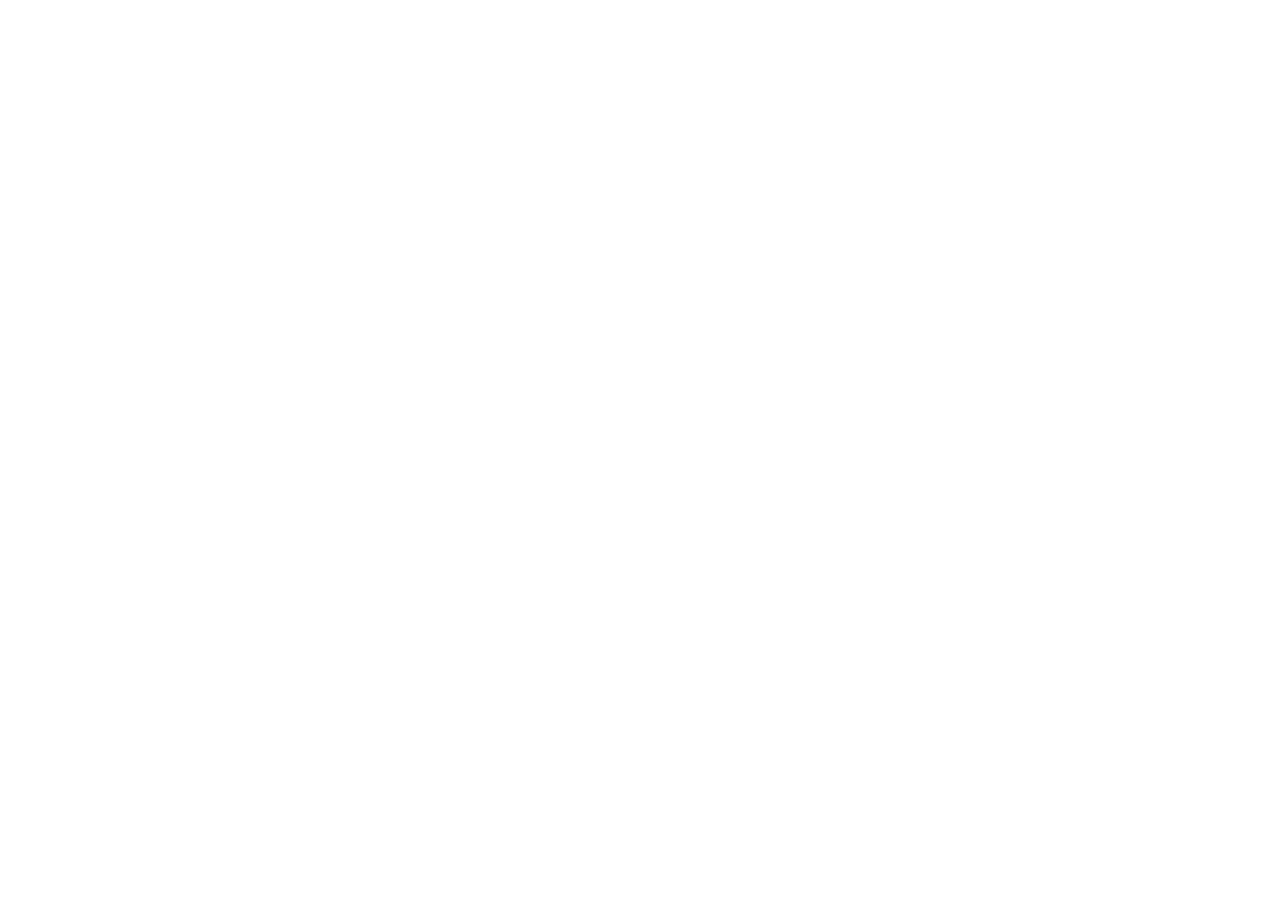
==== recipes/hotdog_rollups.html @ 746f632a "Add hotdog_rollups.html" ====
<!DOCTYPE html>
<html lang="en">
<head>
    <meta charset="UTF-8">
    <meta name="viewport" content="width=device-width, initial-scale=1.0">
    <title>Hotdog Rollups</title>
</head>
<body>
    
</body>
</html>
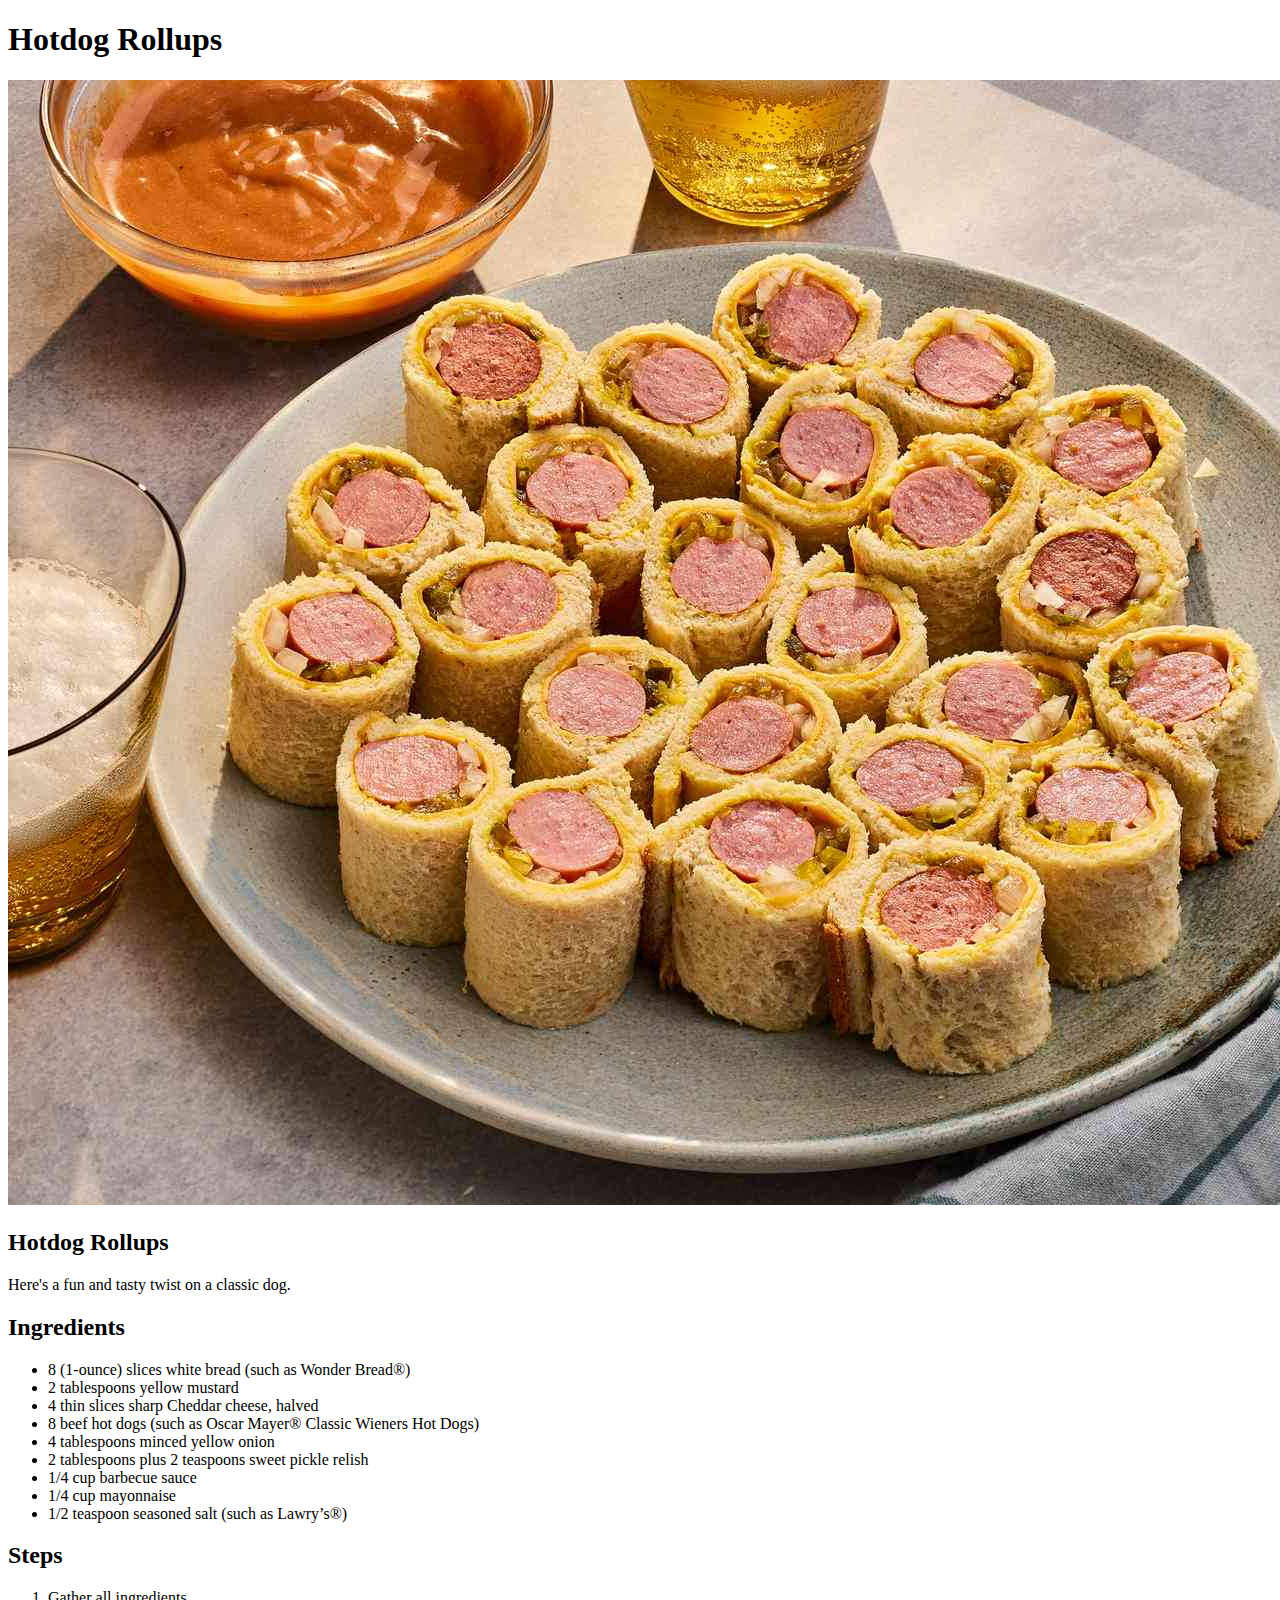
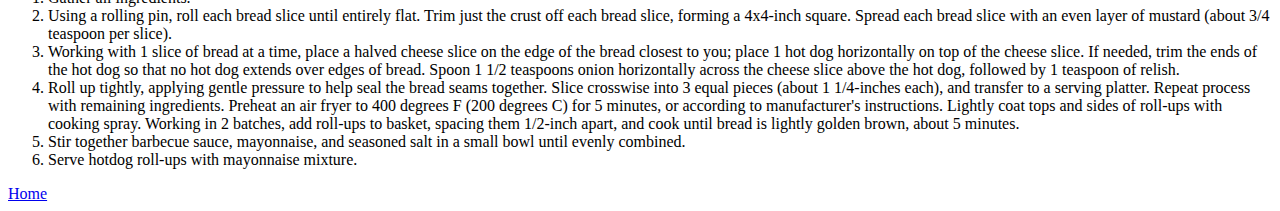
==== commit 77fa1998: "Add content for hotdog_rollups.html" ====
--- a/recipes/hotdog_rollups.html
+++ b/recipes/hotdog_rollups.html
@@ -6,6 +6,32 @@
     <title>Hotdog Rollups</title>
 </head>
 <body>
-    
+    <h1>Hotdog Rollups</h1> 
+    <img src="../img/hotdog_rollups.jpg" alt="Hotdog Rollups">
+    <h2>Hotdog Rollups</h2>
+    <p>Here's a fun and tasty twist on a classic dog.</p>
+    <h2>Ingredients</h2>
+    <ul>
+     <li>8 (1-ounce) slices white bread (such as Wonder Bread®)</li>
+     <li>2 tablespoons yellow mustard</li>
+     <li>4 thin slices sharp Cheddar cheese, halved</li>
+     <li>8 beef hot dogs (such as Oscar Mayer® Classic Wieners Hot Dogs)</li>
+     <li>4 tablespoons minced yellow onion</li>
+     <li>2 tablespoons plus 2 teaspoons sweet pickle relish</li>
+     <li>1/4 cup barbecue sauce</li>
+     <li>1/4 cup mayonnaise</li>
+     <li>1/2 teaspoon seasoned salt (such as Lawry’s®)</li>
+    </ul>
+    <h2>Steps</h2>
+    <ol>
+     <li>Gather all ingredients.</li>
+     <li>Using a rolling pin, roll each bread slice until entirely flat. Trim just the crust off each bread slice, forming a 4x4-inch square. Spread each bread slice with an even layer of mustard (about 3/4 teaspoon per slice).</li>
+     <li>Working with 1 slice of bread at a time, place a halved cheese slice on the edge of the bread closest to you; place 1 hot dog horizontally on top of the cheese slice. If needed, trim the ends of the hot dog so that no hot dog extends over edges of bread. Spoon 1 1/2 teaspoons onion horizontally across the cheese slice above the hot dog, followed by 1 teaspoon of relish.</li>
+     <li>Roll up tightly, applying gentle pressure to help seal the bread seams together. Slice crosswise into 3 equal pieces (about 1 1/4-inches each), and transfer to a serving platter. Repeat process with remaining ingredients. Preheat an air fryer to 400 degrees F (200 degrees C) for 5 minutes, or according to manufacturer's instructions. Lightly coat tops and sides of roll-ups with cooking spray. Working in 2 batches, add roll-ups to basket, spacing them 1/2-inch apart, and cook until bread is lightly golden brown, about 5 minutes.</li>
+     <li>Stir together barbecue sauce, mayonnaise, and seasoned salt in a small bowl until evenly combined.</li>
+     <li>Serve hotdog roll-ups with mayonnaise mixture.</li>
+    </ol>
+
+    <a href="../index.html">Home</a>
 </body>
 </html>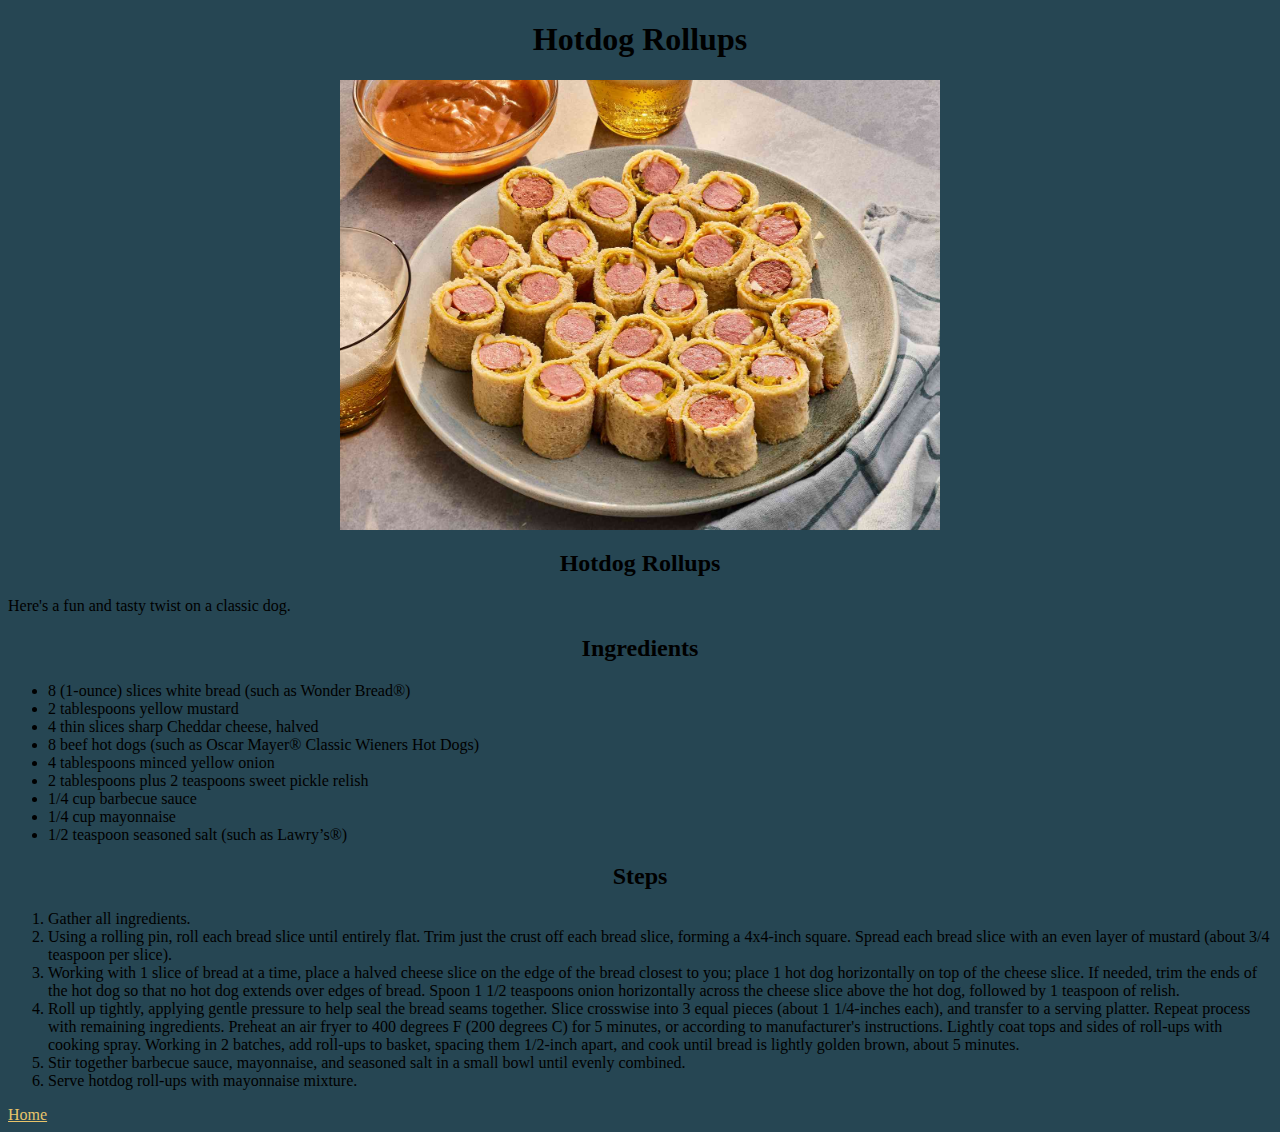
==== commit 7f9c23a3: "Modify the base styling of the webpage" ====
--- a/recipes/hotdog_rollups.html
+++ b/recipes/hotdog_rollups.html
@@ -4,8 +4,9 @@
     <meta charset="UTF-8">
     <meta name="viewport" content="width=device-width, initial-scale=1.0">
     <title>Hotdog Rollups</title>
+    <link rel="stylesheet" href="../style.css">
 </head>
-<body>
+<body class="hotdog_rollups">
     <h1>Hotdog Rollups</h1> 
     <img src="../img/hotdog_rollups.jpg" alt="Hotdog Rollups">
     <h2>Hotdog Rollups</h2>
--- a/style.css
+++ b/style.css
@@ -0,0 +1,87 @@
+.mainpage {
+    background-color: #2a9d8f;
+}
+
+.mainpage h1 {
+    text-align: center;
+    font-family: copperplate, fantasy;
+}
+
+.mainpage li {
+    font-family: 'Gill Sans', 'Gill Sans MT', Calibri, 'Trebuchet MS', sans-serif;
+}
+
+.pulled_chicken_sloppy_joes {
+    background-color: #264653;
+}
+
+.pulled_chicken_sloppy_joes h1 {
+    text-align: center;
+    font-family: copperplate, fantasy;
+}
+
+.pulled_chicken_sloppy_joes img {
+    height: auto;
+    width: 600px;
+    display: block;
+    margin-left: auto;
+    margin-right: auto;
+}
+
+.pulled_chicken_sloppy_joes h2 {
+    text-align: center;
+}
+
+.pulled_chicken_sloppy_joes a {
+    color: #e9c46a;
+}
+
+.hotdog_rollups {
+    background-color: #264653;
+}
+
+.hotdog_rollups h1 {
+    text-align: center;
+    font-family: copperplate, fantasy;
+}
+
+.hotdog_rollups img {
+    height: auto;
+    width: 600px;
+    display: block;
+    margin-left: auto;
+    margin-right: auto;
+}
+
+.hotdog_rollups h2 {
+    text-align: center;
+}
+
+.hotdog_rollups a {
+    color: #e9c46a;
+}
+
+.hotdog_rollups {
+    background-color: #264653;
+}
+
+.hotdog_rollups h1 {
+    text-align: center;
+    font-family: copperplate, fantasy;
+}
+
+.hotdog_rollups img {
+    height: auto;
+    width: 600px;
+    display: block;
+    margin-left: auto;
+    margin-right: auto;
+}
+
+.hotdog_rollups h2 {
+    text-align: center;
+}
+
+.hotdog_rollups a {
+    color: #e9c46a;
+}